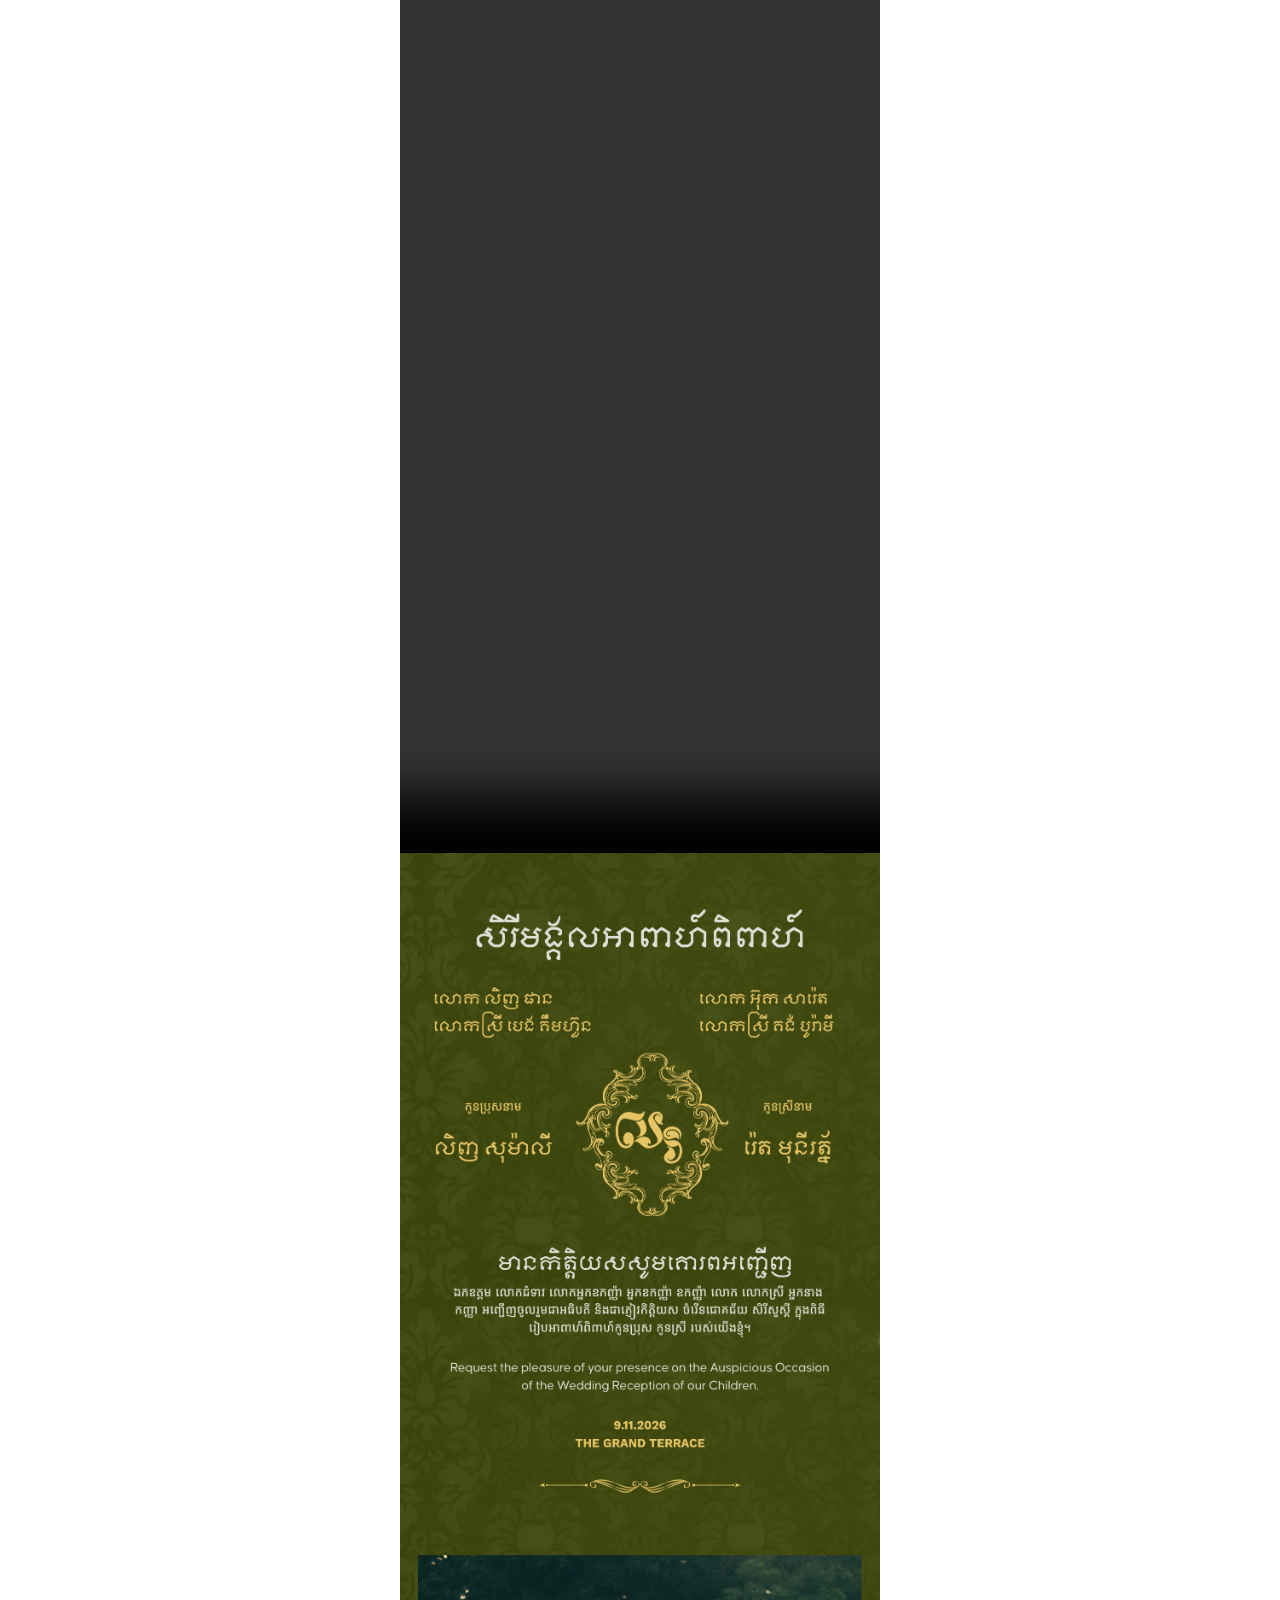
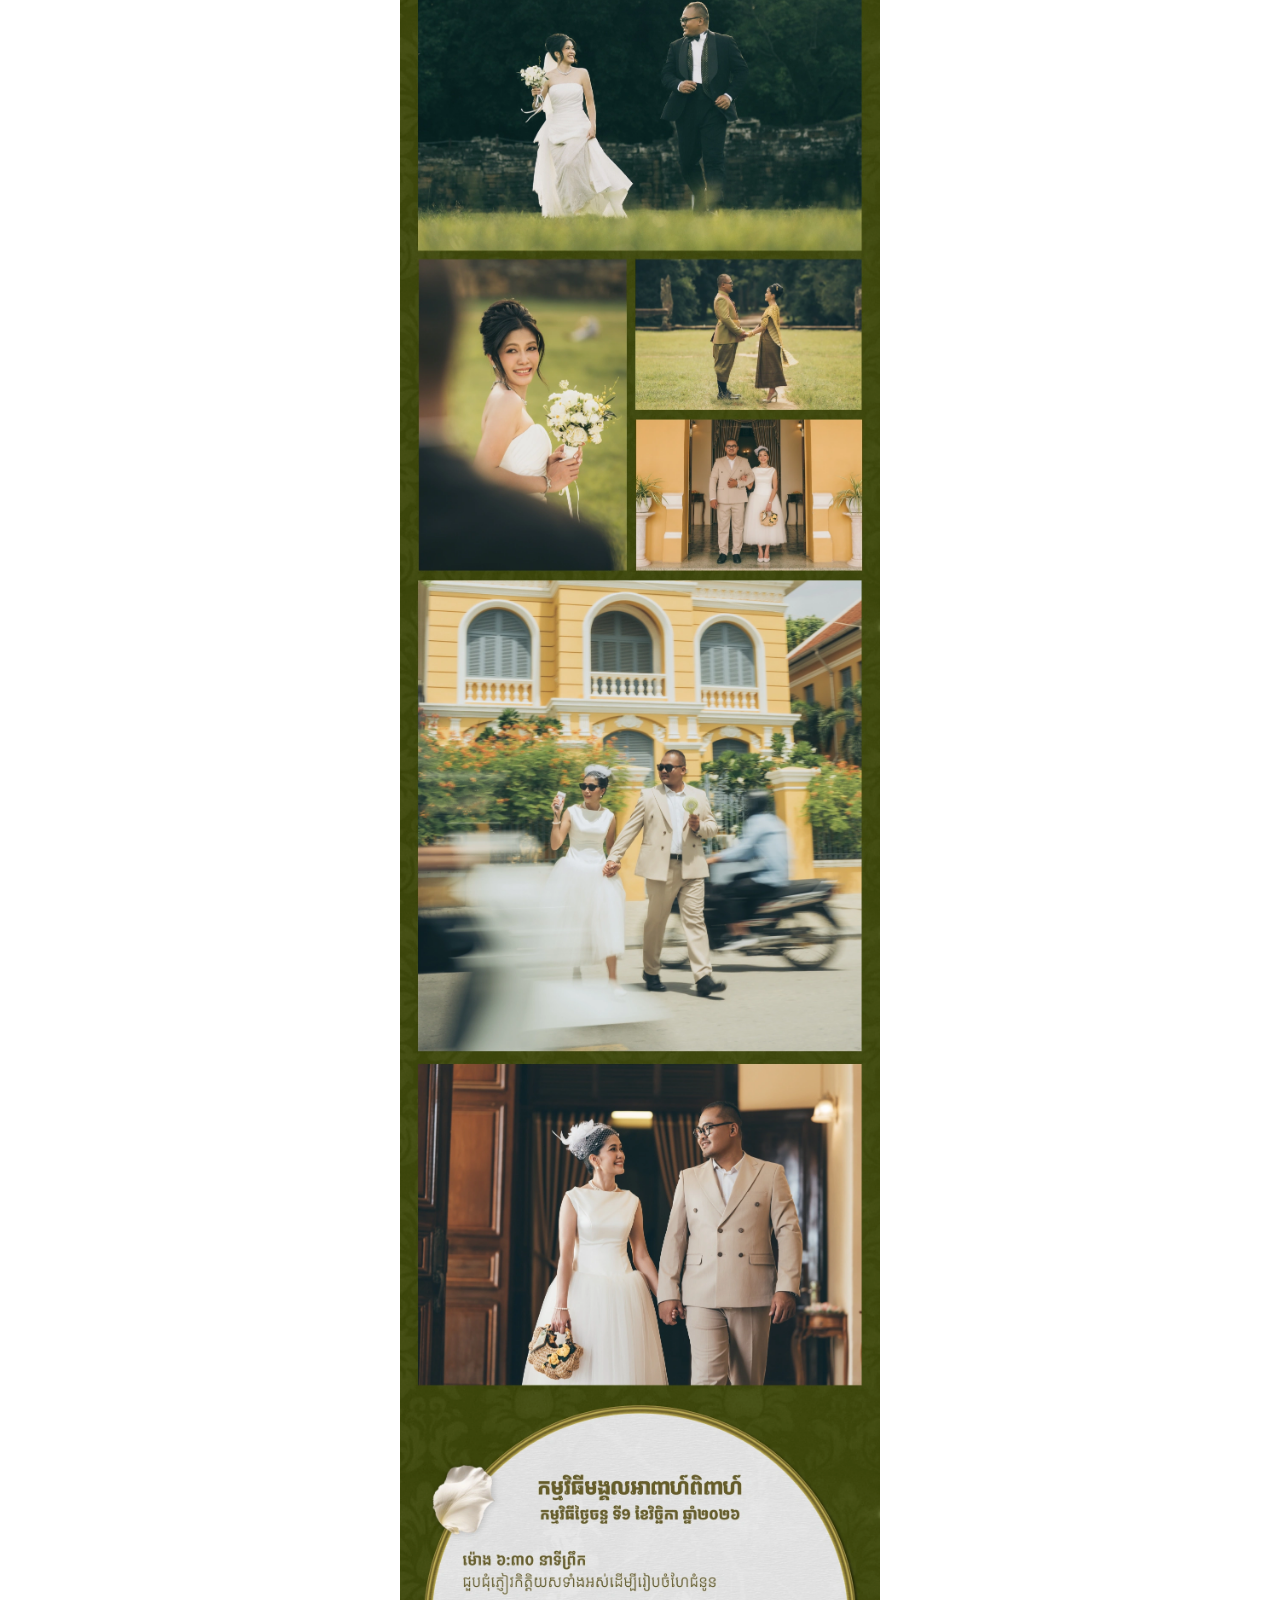
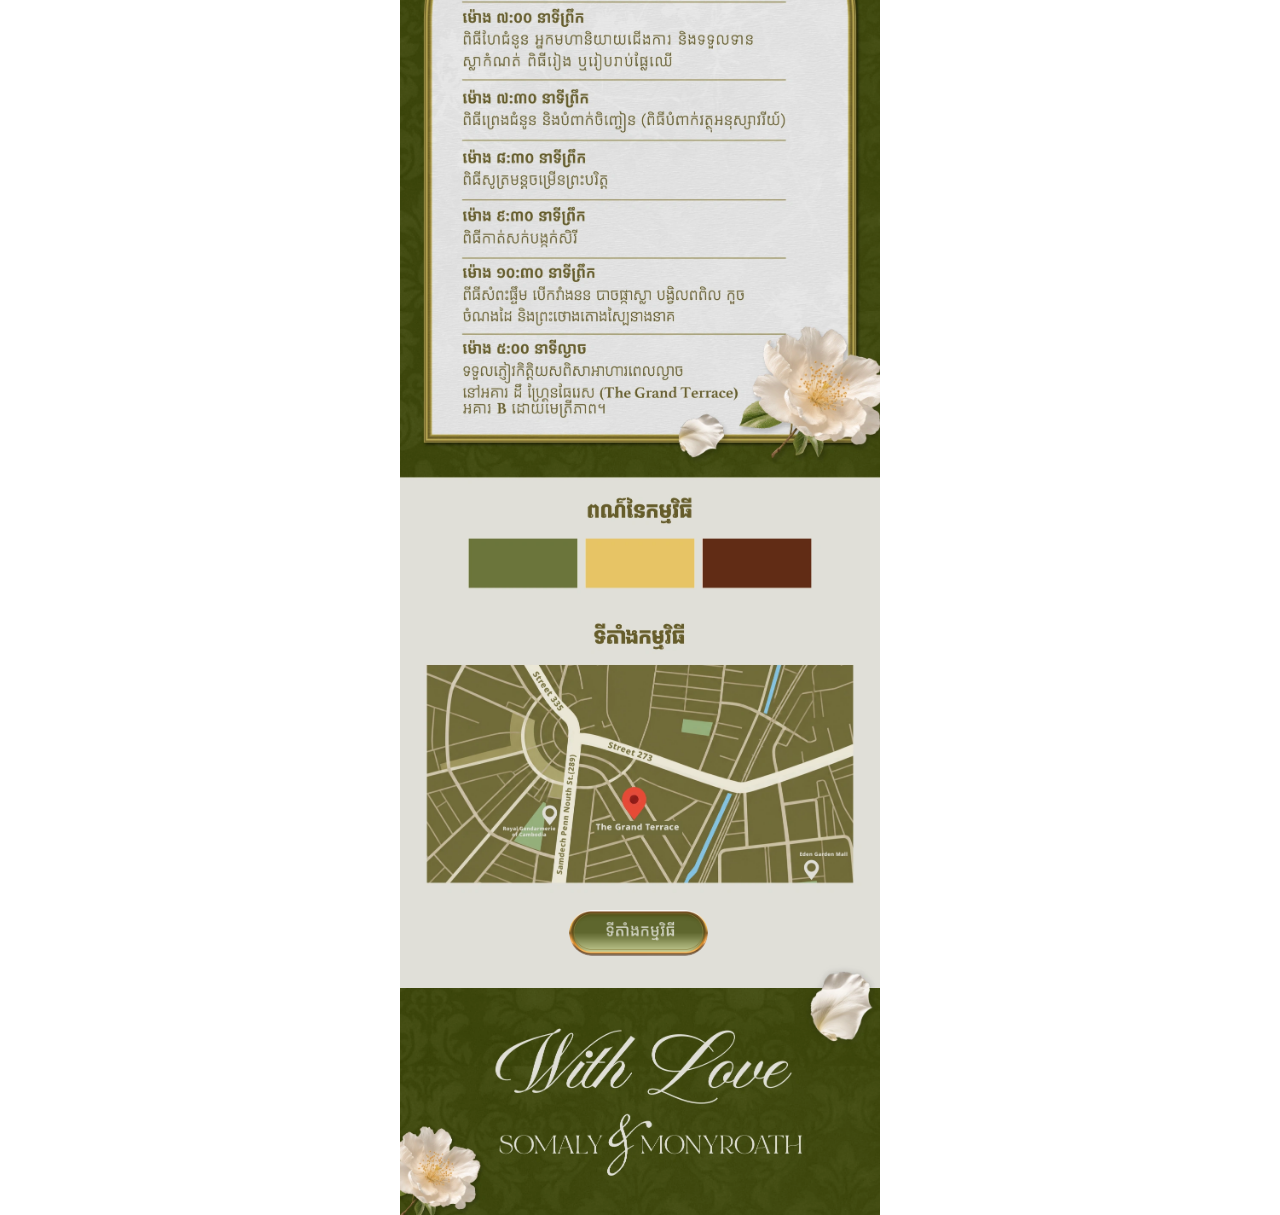
==== invitation.html @ 2ebd67f5 "Initial wedding invitation" ====
<!DOCTYPE html>
<html lang="km">
<head>
    <meta charset="UTF-8">
    <meta name="viewport" content="width=device-width, initial-scale=1.0">
    <meta name="theme-color" content="#4e5b22">
    <meta name="description" content="Somaly & Monyroath invite you to celebrate their wedding on 9 November 2026 at The Grand Terrace.">
    <title>សិរីមង្គលអាពាហ៍ពិពាហ៍ | Somaly & Monyroath</title>
    <link rel="stylesheet" href="assets/css/buttons.css?v=2">
    <style>
        * { box-sizing: border-box; }
        [hidden] { display: none !important; }
        body { margin: 0; color: #4e5b22; font-family: 'Segoe UI', sans-serif; }
        .invitation { width: 100%; max-width: 480px; margin-inline: auto; }
        .save-the-date { display: block; width: 100%; height: auto; aspect-ratio: 9 / 16; object-fit: contain; }
        .section { margin: 0; }
        .artwork { display: block; width: 100%; height: auto; }
        .location-artwork { position: relative; }
        .location { position: absolute; left: 35.111%; top: 80%; width: 28.978%; border-radius: 999px; }
        .location img { display: block; width: 100%; height: auto; border-radius: 999px; }
        .sr-only { position: absolute; width: 1px; height: 1px; padding: 0; margin: -1px; overflow: hidden; clip-path: inset(50%); white-space: nowrap; border: 0; }
        @media print { .invitation { max-width: none; box-shadow: none; } }
    </style>
</head>
<body>
    <main class="invitation" id="details-page" aria-label="Somaly and Monyroath wedding invitation">
        <section class="section" aria-label="Save the date film">
            <video class="save-the-date" id="save-the-date" width="1080" height="1920" autoplay muted playsinline controls preload="metadata" aria-label="Somaly and Monyroath save the date film">
                <source src="assets/video/save-the-date.mp4" type="video/mp4">
                Your browser does not support embedded video. <a href="assets/video/save-the-date.mp4">Watch our save the date film</a>.
            </video>
        </section>
        <section class="section" aria-labelledby="invitation-title">
            <h1 class="sr-only" id="invitation-title" tabindex="-1">សិរីមង្គលអាពាហ៍ពិពាហ៍ — Somaly &amp; Monyroath</h1>
            <p class="sr-only">Please join us for our wedding on <time datetime="2026-11-09">9 November 2026</time> at The Grand Terrace, Phnom Penh.</p>
            <img class="artwork" src="assets/images/WeddingInfo.webp" width="1125" height="1646" fetchpriority="high" alt="សិរីមង្គលអាពាហ៍ពិពាហ៍ — wedding invitation and family names. 9.11.2026, The Grand Terrace.">
        </section>
        <section class="section" aria-label="Our wedding photographs">
            <img class="artwork" src="assets/images/WeddingPic.webp" width="1125" height="3360" decoding="async" alt="Somaly and Monyroath's wedding photo collection, in the garden and outside a yellow colonial building.">
        </section>
        <section class="section" aria-label="Wedding program">
            <img class="artwork" src="assets/images/WeddingDetail.webp" width="1125" height="1428" loading="lazy" decoding="async" alt="កម្មវិធីមង្គលអាពាហ៍ពិពាហ៍ — Khmer wedding schedule for 9 November 2026, with morning ceremonies and the reception at The Grand Terrace.">
        </section>
        <section class="section" aria-label="Wedding colors">
            <img class="artwork" src="assets/images/EventColors.webp" width="1125" height="462" loading="lazy" decoding="async" alt="ពណ៌នៃកម្មវិធី — wedding colors: olive green, golden yellow, and warm brown.">
        </section>
        <section class="section" aria-label="Venue location">
            <div class="location-artwork">
                <img class="artwork" src="assets/images/Map.webp?v=2" width="1125" height="920" loading="lazy" decoding="async" alt="ទីតាំងកម្មវិធី — map showing The Grand Terrace near Street 273, with the location button below.">
                <a class="location animated-button" href="https://maps.google.com/?q=The+Grand+Terrace+Phnom+Penh" target="_blank" rel="noopener noreferrer" aria-label="Open The Grand Terrace, Phnom Penh, in Google Maps (opens in a new tab)"><img src="assets/images/LocationButton.png?v=2" width="326" height="108" alt="ទីតាំងកម្មវិធី"></a>
            </div>
        </section>
        <footer>
            <img class="artwork" src="assets/images/Footer.webp" width="1125" height="532" loading="lazy" decoding="async" alt="With Love, Somaly &amp; Monyroath.">
        </footer>
    </main>
    <audio id="background-music" src="assets/audio/blue.mp3" preload="metadata"></audio>
    <p class="sr-only" id="music-status" role="status"></p>
    <script>
        const music = document.getElementById('background-music');
        const status = document.getElementById('music-status');
        const film = document.getElementById('save-the-date');
        const segmentStart = 3;
        const segmentEnd = 58;
        function loopSegment(media) {
            let timer;
            const end = () => Number.isFinite(media.duration)
                ? Math.min(segmentEnd, media.duration) : segmentEnd;
            function normalize() {
                if (media.currentTime < segmentStart || media.currentTime >= end()) {
                    media.currentTime = segmentStart;
                }
            }
            function schedule() {
                window.clearTimeout(timer);
                if (media.paused || media.ended) return;
                timer = window.setTimeout(() => {
                    if (media.paused) return;
                    // Check media time so buffering does not shorten the segment.
                    if (media.currentTime >= end() - .03) media.currentTime = segmentStart;
                    schedule();
                }, Math.max(20, (end() - media.currentTime) / media.playbackRate * 1000));
            }
            media.addEventListener('loadedmetadata', () => { normalize(); schedule(); });
            media.addEventListener('play', () => { normalize(); schedule(); });
            media.addEventListener('playing', schedule);
            media.addEventListener('pause', () => window.clearTimeout(timer));
            media.addEventListener('waiting', () => window.clearTimeout(timer));
            media.addEventListener('seeked', () => { normalize(); schedule(); });
            media.addEventListener('ratechange', schedule);
            media.addEventListener('timeupdate', () => {
                if (!media.paused && media.currentTime >= end()) {
                    media.currentTime = segmentStart;
                    schedule();
                }
            });
            media.addEventListener('ended', () => {
                media.currentTime = segmentStart;
                media.play().catch(() => {});
            });
            normalize();
        }
        function silenceFilm() {
            film.defaultMuted = true;
            if (!film.muted) film.muted = true;
            if (film.volume !== 0) film.volume = 0;
        }
        silenceFilm();
        async function playMusic() {
            film.muted = true;
            if (music.currentTime < segmentStart || music.currentTime >= segmentEnd || music.ended) {
                music.currentTime = segmentStart;
            }
            try { await music.play(); status.textContent = ''; }
            catch { status.textContent = 'Tap anywhere on the invitation to start background music.'; }
        }
        function startMusicOnInteraction() {
            if (music.paused) playMusic();
        }
        document.addEventListener('pointerdown', startMusicOnInteraction, { once: true });
        document.addEventListener('keydown', startMusicOnInteraction, { once: true });
        music.addEventListener('error', () => {
            status.textContent = 'Background music could not load.';
        });
        film.addEventListener('volumechange', silenceFilm);
        film.addEventListener('play', silenceFilm);
        film.addEventListener('loadedmetadata', silenceFilm);
        loopSegment(music);
        loopSegment(film);
        playMusic();
    </script>
</body>
</html>
---- assets/css/buttons.css ----
.animated-button {
    animation: button-bounce 2.8s ease-in-out infinite;
}
.animated-button:hover {
    animation-play-state: paused;
    filter: brightness(1.08) drop-shadow(0 4px 12px #e9c564aa);
}
.animated-button:focus-visible {
    outline: 3px solid #897331;
    outline-offset: 3px;
}
.animated-button:active {
    animation: none;
    transform: scale(.97);
}
@keyframes button-bounce {
    0%, 52%, 100% {
        transform: translateY(0) scale(1);
        filter: drop-shadow(0 2px 4px #0003);
    }
    16% {
        transform: translateY(-9px) scale(1.035);
        filter: drop-shadow(0 8px 10px #e9c56499);
    }
    28% { transform: translateY(0) scale(1); }
    39% { transform: translateY(-4px) scale(1.015); }
}
@media (prefers-reduced-motion: reduce) {
    .animated-button { animation: none; }
}
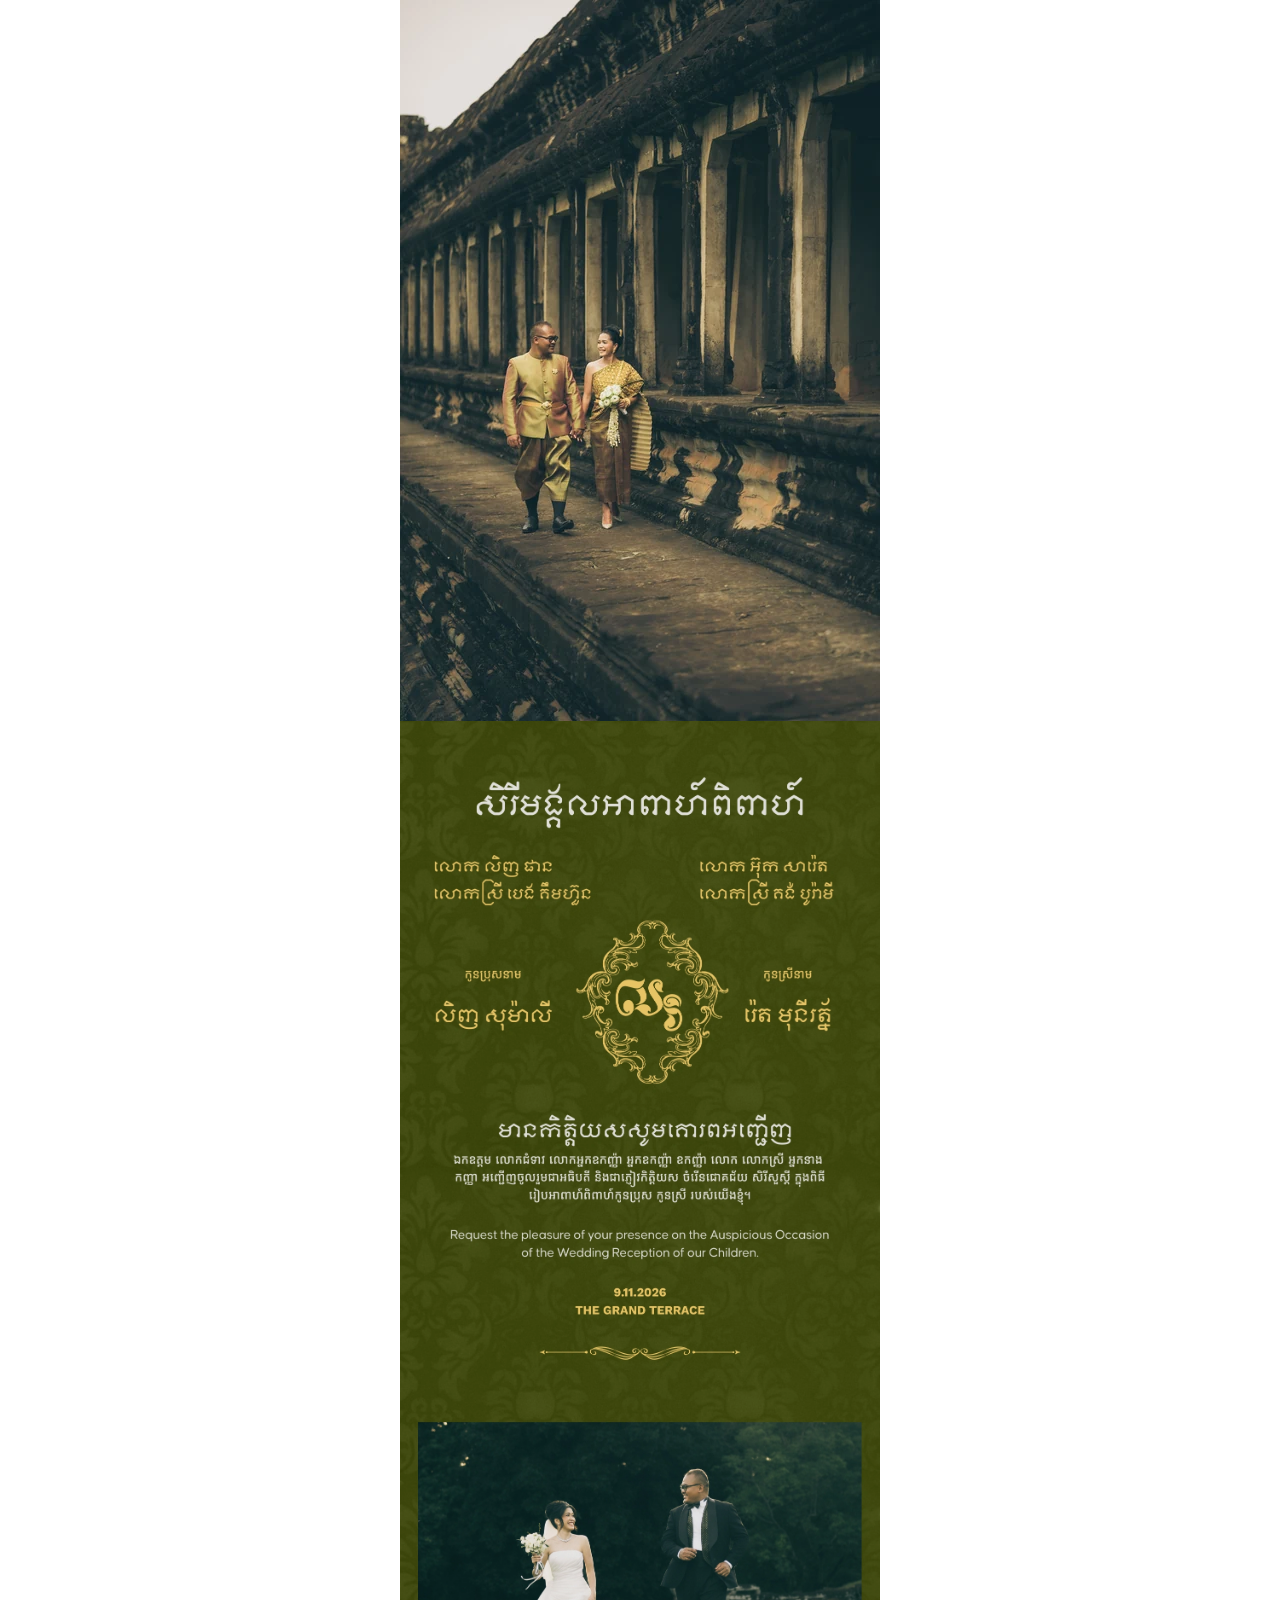
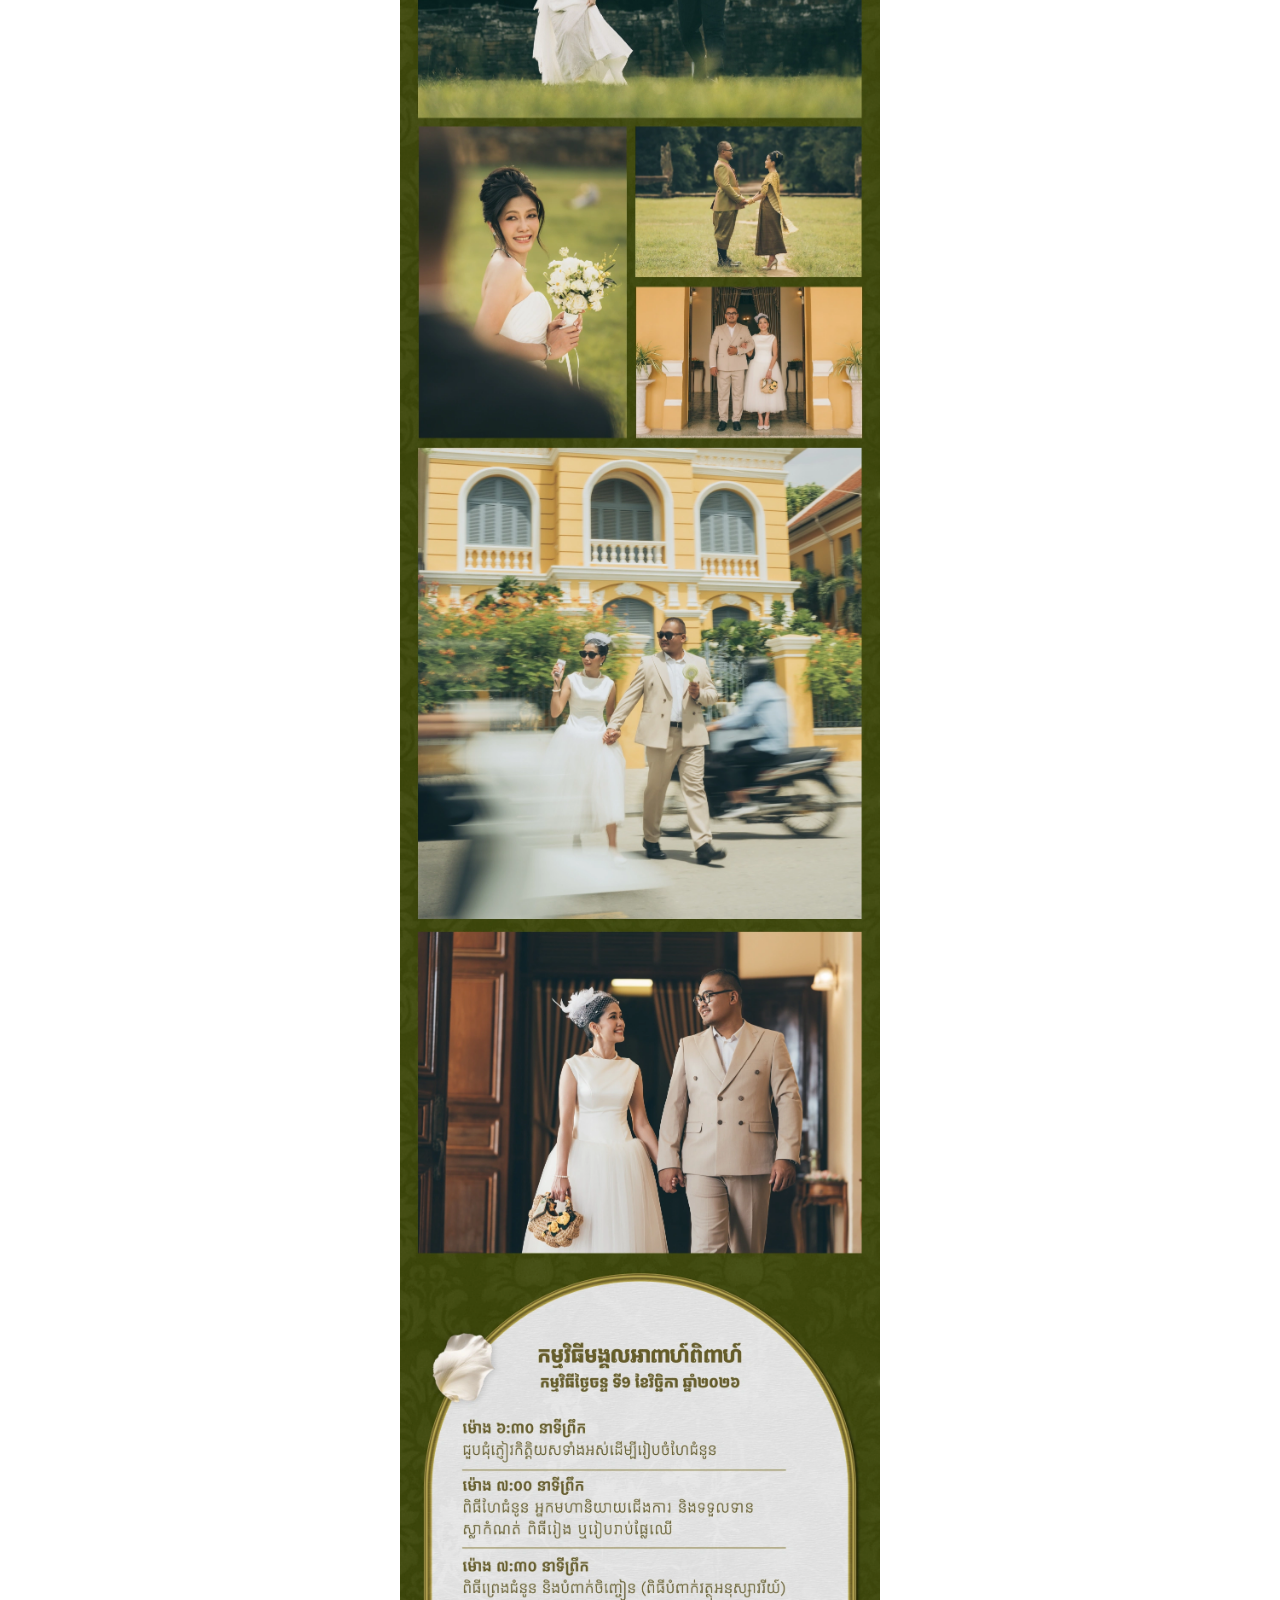
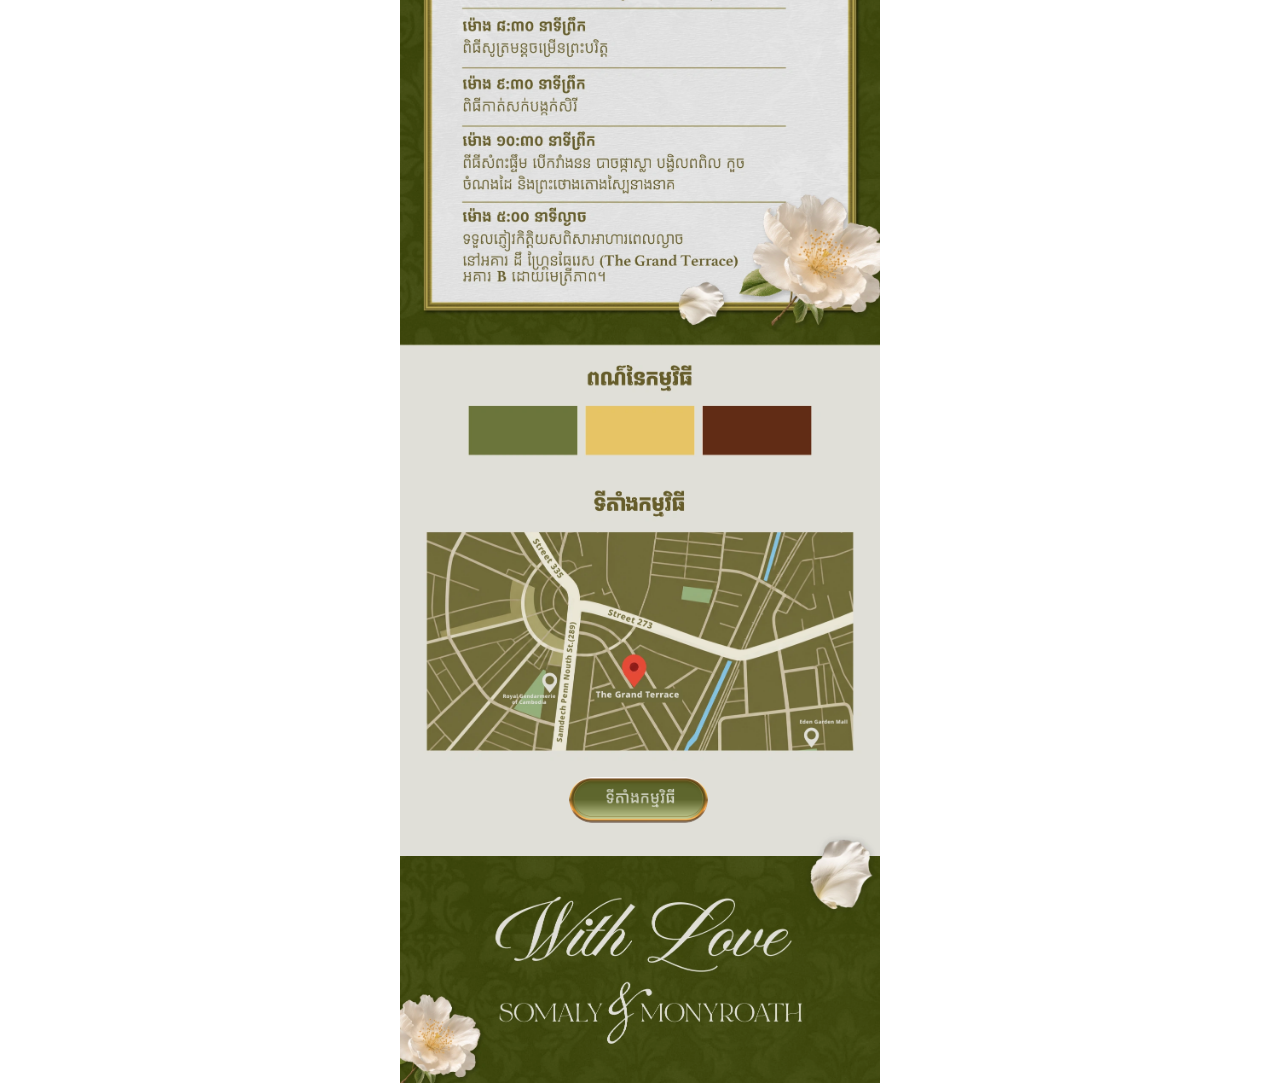
==== commit 39a17812: "Replace opening video with optimized portrait" ====
--- a/invitation.html
+++ b/invitation.html
@@ -12,7 +12,6 @@
         [hidden] { display: none !important; }
         body { margin: 0; color: #4e5b22; font-family: 'Segoe UI', sans-serif; }
         .invitation { width: 100%; max-width: 480px; margin-inline: auto; }
-        .save-the-date { display: block; width: 100%; height: auto; aspect-ratio: 9 / 16; object-fit: contain; }
         .section { margin: 0; }
         .artwork { display: block; width: 100%; height: auto; }
         .location-artwork { position: relative; }
@@ -24,11 +23,8 @@
 </head>
 <body>
     <main class="invitation" id="details-page" aria-label="Somaly and Monyroath wedding invitation">
-        <section class="section" aria-label="Save the date film">
-            <video class="save-the-date" id="save-the-date" width="1080" height="1920" autoplay muted playsinline controls preload="metadata" aria-label="Somaly and Monyroath save the date film">
-                <source src="assets/video/save-the-date.mp4" type="video/mp4">
-                Your browser does not support embedded video. <a href="assets/video/save-the-date.mp4">Watch our save the date film</a>.
-            </video>
+        <section class="section" aria-label="Somaly and Monyroath's portrait">
+            <img class="artwork" src="assets/images/couple-portrait-960.webp" srcset="assets/images/couple-portrait-480.webp 480w, assets/images/couple-portrait-960.webp 960w" sizes="(max-width: 480px) 100vw, 480px" width="960" height="1441" fetchpriority="high" alt="Somaly and Monyroath holding hands in traditional gold wedding attire beside an ancient stone temple.">
         </section>
         <section class="section" aria-labelledby="invitation-title">
             <h1 class="sr-only" id="invitation-title" tabindex="-1">សិរីមង្គលអាពាហ៍ពិពាហ៍ — Somaly &amp; Monyroath</h1>
@@ -59,7 +55,6 @@
     <script>
         const music = document.getElementById('background-music');
         const status = document.getElementById('music-status');
-        const film = document.getElementById('save-the-date');
         const segmentStart = 3;
         const segmentEnd = 58;
         function loopSegment(media) {
@@ -100,14 +95,7 @@
             });
             normalize();
         }
-        function silenceFilm() {
-            film.defaultMuted = true;
-            if (!film.muted) film.muted = true;
-            if (film.volume !== 0) film.volume = 0;
-        }
-        silenceFilm();
         async function playMusic() {
-            film.muted = true;
             if (music.currentTime < segmentStart || music.currentTime >= segmentEnd || music.ended) {
                 music.currentTime = segmentStart;
             }
@@ -122,11 +110,7 @@
         music.addEventListener('error', () => {
             status.textContent = 'Background music could not load.';
         });
-        film.addEventListener('volumechange', silenceFilm);
-        film.addEventListener('play', silenceFilm);
-        film.addEventListener('loadedmetadata', silenceFilm);
         loopSegment(music);
-        loopSegment(film);
         playMusic();
     </script>
 </body>
